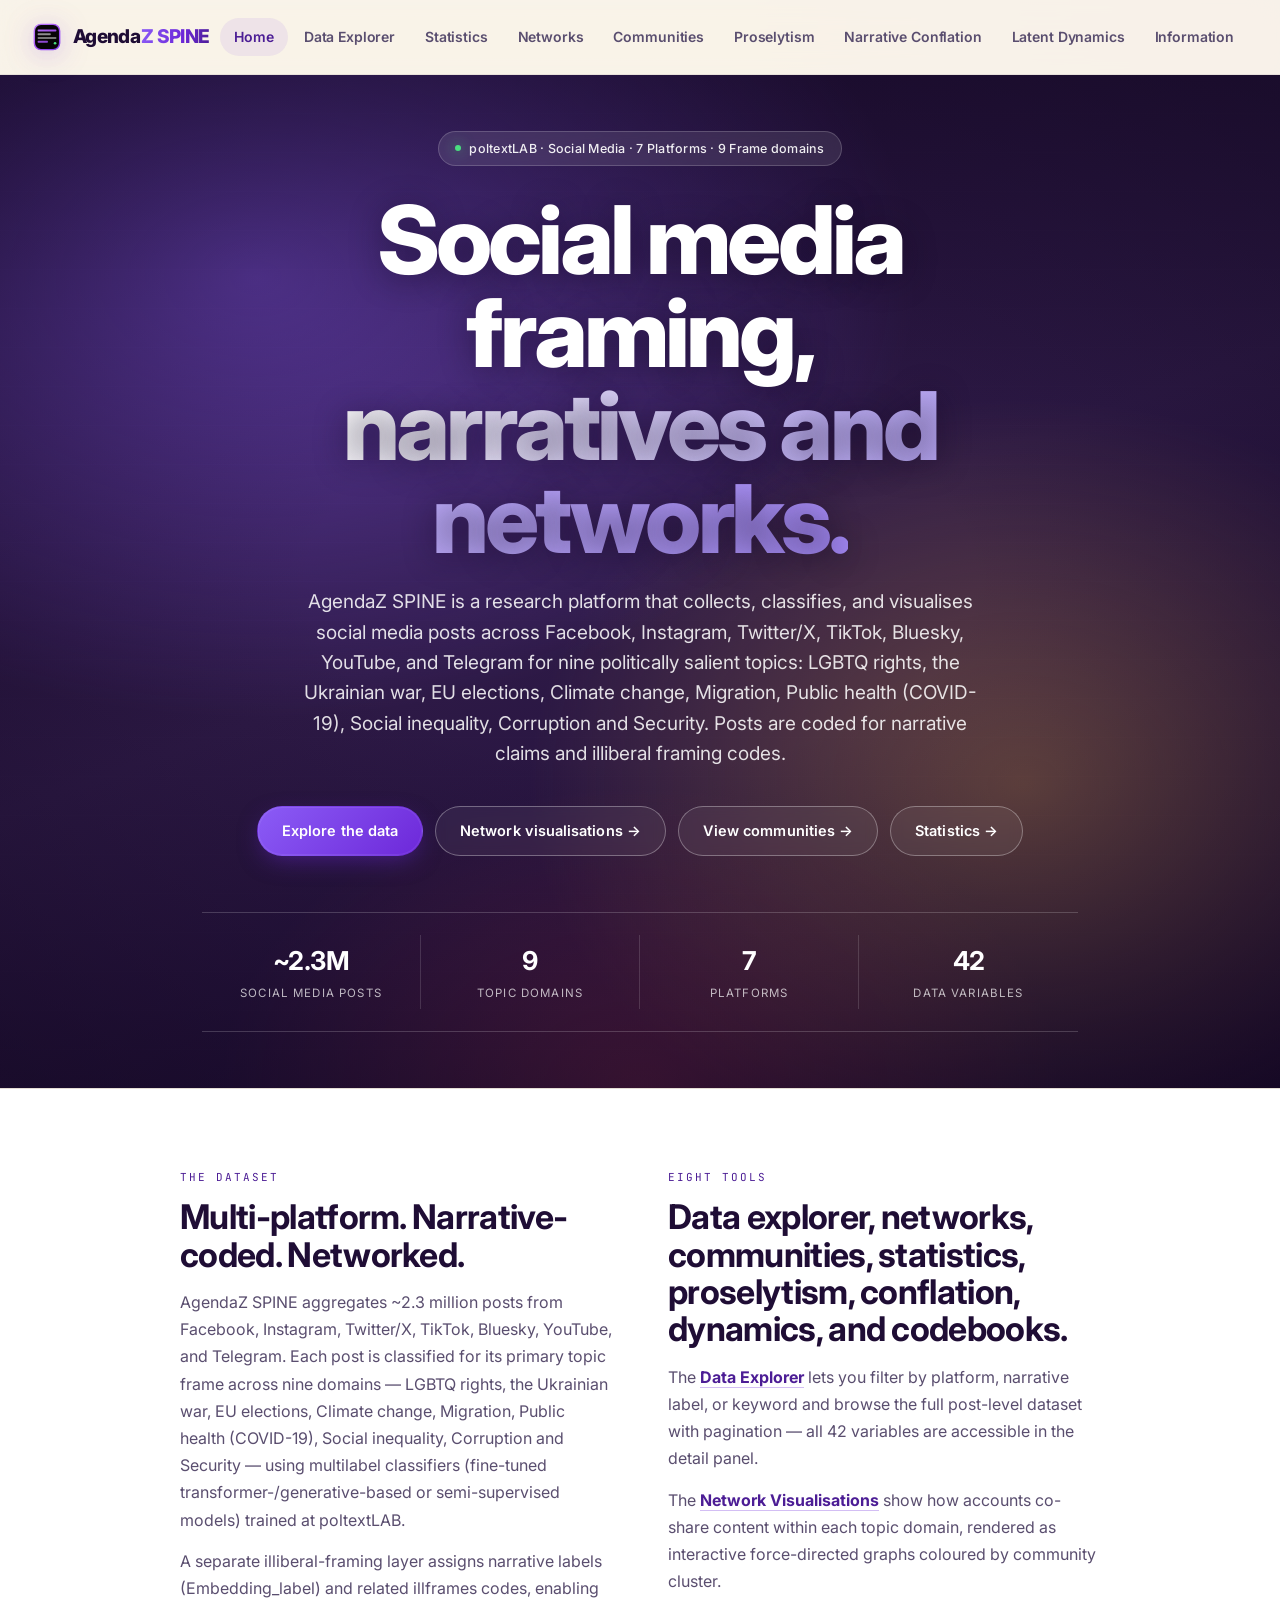
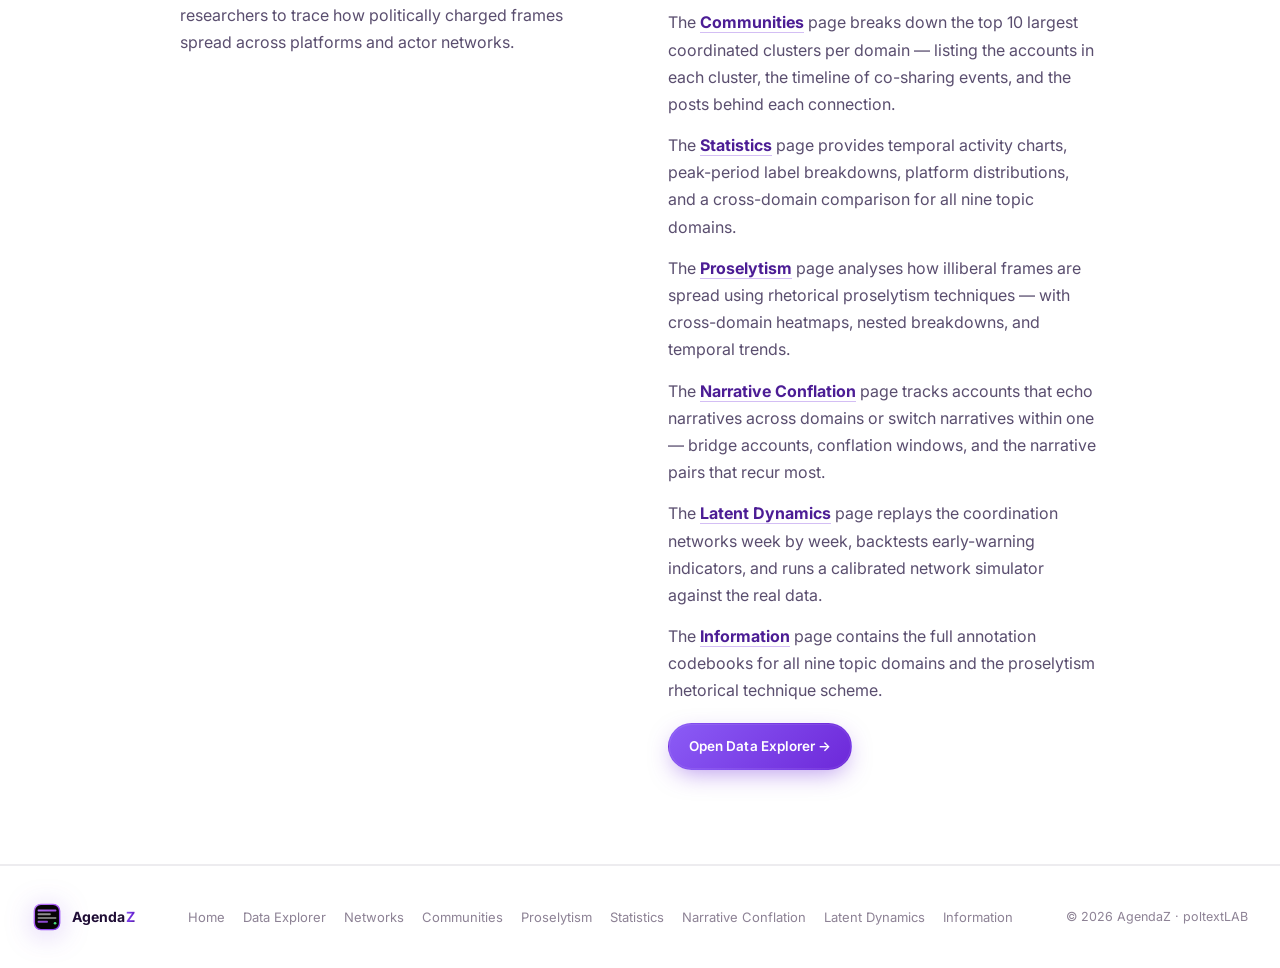
==== index.html @ d4906a3e "SPINE dashboard tükör: GitHub Pages + Supabase adatadapter Az agendaz-spine.vercel.app felülete rela" ====
<!doctype html>
<html lang="en">
  <head>
    <meta charset="utf-8" />
    <meta name="viewport" content="width=device-width, initial-scale=1" />
    <title>AgendaZ SPINE — Social Media Agenda-Setting Research Platform</title>
    <meta name="description" content="AgendaZ is a social media research platform by poltextLAB — ~2.4M posts across 7 platforms, coded for 9 topic domains including LGBTQ, Ukrainian war, EU elections, climate, and migration." />
    <link rel="icon" type="image/svg+xml" href="favicon.svg" />
    <meta name="theme-color" content="#f8f3e9" />
    <link rel="preconnect" href="https://fonts.googleapis.com" />
    <link rel="preconnect" href="https://fonts.gstatic.com" crossorigin />
    <link href="https://fonts.googleapis.com/css2?family=Inter:wght@300;400;500;600;700;800&family=JetBrains+Mono:wght@400;500&display=swap" rel="stylesheet" />
    <link rel="stylesheet" href="styles.css" />
      <script src="spine-config.js"></script>
    <script src="spine-data.js"></script>
  </head>
  <body>
    <header class="nav">
      <a href="index.html" class="logo" aria-label="AgendaZ home">
        <img src="favicon.svg" class="logo-mark" alt="" aria-hidden="true" width="30" height="30" />
        <span class="logo-text"><span class="logo-prefix">Agenda</span><span class="logo-suffix">Z SPINE</span></span>
      </a>
      <nav class="nav-links" aria-label="Main">
        <a href="index.html">Home</a>
        <a href="data-explorer.html">Data Explorer</a>
        <a href="statistics.html">Statistics</a>
        <a href="networks.html">Networks</a>
        <a href="communities.html">Communities</a>
        <a href="proselytism.html">Proselytism</a>
        <a href="narrative-conflation.html">Narrative Conflation</a>
        <a href="latent-dynamics.html">Latent Dynamics</a>
        <a href="information.html">Information</a>
      </nav>
    </header>

    <main>
      <section class="home-hero">
        <div class="home-hero-bg" aria-hidden="true"></div>
        <div class="home-hero-content">
          <div class="home-eyebrow">
            <span class="dot"></span> poltextLAB · Social Media · 7 Platforms · 9 Frame domains
          </div>
          <h1 class="home-title">
            Social media framing,<br />
            <span class="gradient-text">narratives and networks.</span>
          </h1>
          <p class="home-sub">
            AgendaZ SPINE is a research platform that collects, classifies, and visualises
            social media posts across Facebook, Instagram, Twitter/X, TikTok, Bluesky, YouTube,
            and Telegram for nine politically salient topics: LGBTQ rights, the Ukrainian war,
            EU elections, Climate change, Migration, Public health (COVID-19), Social inequality,
            Corruption and Security.
            Posts are coded for narrative claims and illiberal framing codes.
          </p>
          <div class="home-cta">
            <a href="data-explorer.html" class="btn btn-primary">Explore the data</a>
            <a href="networks.html" class="btn btn-ghost-on-photo">Network visualisations →</a>
            <a href="communities.html" class="btn btn-ghost-on-photo">View communities →</a>
            <a href="statistics.html" class="btn btn-ghost-on-photo">Statistics →</a>
          </div>

          <div class="home-stats">
            <div class="stat">
              <div class="stat-num">~2.3M</div>
              <div class="stat-label">Social media posts</div>
            </div>
            <div class="stat">
              <div class="stat-num">9</div>
              <div class="stat-label">Topic domains</div>
            </div>
            <div class="stat">
              <div class="stat-num">7</div>
              <div class="stat-label">Platforms</div>
            </div>
            <div class="stat">
              <div class="stat-num">42</div>
              <div class="stat-label">Data variables</div>
            </div>
          </div>
        </div>
      </section>

      <section class="home-strip">
        <div class="home-strip-inner">
          <div class="reveal">
            <div class="label">The dataset</div>
            <h2>Multi-platform. Narrative-coded. Networked.</h2>
            <p>
              AgendaZ SPINE aggregates ~2.3 million posts from Facebook, Instagram, Twitter/X,
              TikTok, Bluesky, YouTube, and Telegram. Each post is classified for its primary
              topic frame across nine domains — LGBTQ rights, the Ukrainian war, EU elections,
              Climate change, Migration, Public health (COVID-19), Social inequality, Corruption
              and Security — using multilabel classifiers (fine-tuned transformer-/generative-based
              or semi-supervised models) trained at poltextLAB.
            </p>
            <p>
              A separate illiberal-framing layer assigns narrative labels
              (Embedding_label) and related illframes codes, enabling researchers to
              trace how politically charged frames spread across platforms and actor
              networks.
            </p>
          </div>
          <div class="reveal">
            <div class="label">Eight tools</div>
            <h2>Data explorer, networks, communities, statistics, proselytism, conflation, dynamics, and codebooks.</h2>
            <p>
              The <strong><a href="data-explorer.html" style="color:var(--purple-deep);border-bottom:1px solid rgba(109,40,217,0.3);">Data Explorer</a></strong>
              lets you filter by platform, narrative label, or keyword and browse
              the full post-level dataset with pagination — all 42 variables are
              accessible in the detail panel.
            </p>
            <p>
              The <strong><a href="networks.html" style="color:var(--purple-deep);border-bottom:1px solid rgba(109,40,217,0.3);">Network Visualisations</a></strong>
              show how accounts co-share content within each topic domain,
              rendered as interactive force-directed graphs coloured by community cluster.
            </p>
            <p>
              The <strong><a href="communities.html" style="color:var(--purple-deep);border-bottom:1px solid rgba(109,40,217,0.3);">Communities</a></strong>
              page breaks down the top 10 largest coordinated clusters per domain —
              listing the accounts in each cluster, the timeline of co-sharing events,
              and the posts behind each connection.
            </p>
            <p>
              The <strong><a href="statistics.html" style="color:var(--purple-deep);border-bottom:1px solid rgba(109,40,217,0.3);">Statistics</a></strong>
              page provides temporal activity charts, peak-period label breakdowns,
              platform distributions, and a cross-domain comparison for all nine topic domains.
            </p>
            <p>
              The <strong><a href="proselytism.html" style="color:var(--purple-deep);border-bottom:1px solid rgba(109,40,217,0.3);">Proselytism</a></strong>
              page analyses how illiberal frames are spread using rhetorical proselytism techniques —
              with cross-domain heatmaps, nested breakdowns, and temporal trends.
            </p>
            <p>
              The <strong><a href="narrative-conflation.html" style="color:var(--purple-deep);border-bottom:1px solid rgba(109,40,217,0.3);">Narrative Conflation</a></strong>
              page tracks accounts that echo narratives across domains or switch narratives within
              one — bridge accounts, conflation windows, and the narrative pairs that recur most.
            </p>
            <p>
              The <strong><a href="latent-dynamics.html" style="color:var(--purple-deep);border-bottom:1px solid rgba(109,40,217,0.3);">Latent Dynamics</a></strong>
              page replays the coordination networks week by week, backtests early-warning
              indicators, and runs a calibrated network simulator against the real data.
            </p>
            <p>
              The <strong><a href="information.html" style="color:var(--purple-deep);border-bottom:1px solid rgba(109,40,217,0.3);">Information</a></strong>
              page contains the full annotation codebooks for all nine topic domains and the
              proselytism rhetorical technique scheme.
            </p>
            <p style="margin-top:18px;">
              <a href="data-explorer.html" class="btn btn-primary" style="font-size:13.5px;padding:11px 20px;">Open Data Explorer →</a>
            </p>
          </div>
        </div>
      </section>
    </main>

    <footer class="footer">
      <div class="footer-inner">
        <div class="footer-brand">
          <img src="favicon.svg" class="logo-mark" alt="" aria-hidden="true" width="24" height="24" />
          <span><span class="logo-prefix">Agenda</span><span class="logo-suffix">Z</span></span>
        </div>
        <div class="footer-links">
          <a href="index.html">Home</a>
          <a href="data-explorer.html">Data Explorer</a>
          <a href="networks.html">Networks</a>
          <a href="communities.html">Communities</a>
          <a href="proselytism.html">Proselytism</a>
          <a href="statistics.html">Statistics</a>
          <a href="narrative-conflation.html">Narrative Conflation</a>
          <a href="latent-dynamics.html">Latent Dynamics</a>
          <a href="information.html">Information</a>
        </div>
        <div class="footer-copy">© <span id="year"></span> AgendaZ · poltextLAB</div>
      </div>
    </footer>

    <script src="script.js"></script>
  </body>
</html>
---- styles.css ----
/* ---------- Reset & base ---------- */
*,
*::before,
*::after {
  box-sizing: border-box;
}

:root {
  --bg: #f8f3e9;
  --bg-2: #f1ead9;
  --paper: #ffffff;
  --ink: #1f0d35;
  --ink-2: #2e1a47;
  --ink-dim: #5a4e6f;
  --ink-faint: #8d8295;
  --purple: #6d28d9;
  --purple-bright: #8b5cf6;
  --purple-light: #c4b5fd;
  --purple-deep: #4c1d95;
  --purple-soft: rgba(109, 40, 217, 0.08);
  --amber: #b88746;
  --amber-deep: #8a5a1f;
  --amber-soft: rgba(184, 135, 70, 0.10);
  --rose: #be3a4d;
  --live: #16a34a;
  --border: rgba(31, 13, 53, 0.08);
  --border-strong: rgba(31, 13, 53, 0.15);
  --shadow-sm: 0 2px 6px rgba(31, 13, 53, 0.06);
  --shadow-md: 0 8px 28px rgba(31, 13, 53, 0.10);
  --shadow-lg: 0 24px 60px -16px rgba(31, 13, 53, 0.18);
  --radius: 14px;
  --radius-lg: 20px;
  --max: 1280px;
  --ease: cubic-bezier(0.22, 1, 0.36, 1);
}

html, body {
  margin: 0;
  padding: 0;
  background: var(--bg);
  color: var(--ink);
  font-family: "Inter", -apple-system, BlinkMacSystemFont, "Segoe UI", sans-serif;
  font-weight: 400;
  line-height: 1.55;
  -webkit-font-smoothing: antialiased;
  overflow-x: hidden;
}

body {
  min-height: 100vh;
  background:
    radial-gradient(900px 500px at 100% 0%, rgba(139, 92, 246, 0.07), transparent 60%),
    radial-gradient(800px 400px at 0% 30%, rgba(184, 135, 70, 0.06), transparent 60%),
    linear-gradient(180deg, var(--bg) 0%, var(--bg-2) 100%);
}

a { color: inherit; text-decoration: none; }

h1, h2, h3, h4 {
  font-weight: 700;
  letter-spacing: -0.02em;
  line-height: 1.1;
  margin: 0;
  color: var(--ink);
}

p { margin: 0; color: var(--ink-dim); }

/* ---------- Nav ---------- */
.nav {
  position: sticky;
  top: 0;
  z-index: 50;
  display: flex;
  align-items: center;
  justify-content: space-between;
  padding: 18px 32px;
  backdrop-filter: blur(14px) saturate(150%);
  -webkit-backdrop-filter: blur(14px) saturate(150%);
  background: rgba(248, 243, 233, 0.85);
  border-bottom: 1px solid var(--border);
}

.logo {
  display: flex;
  align-items: center;
  gap: 11px;
  font-weight: 800;
  font-size: 19px;
  letter-spacing: -0.035em;
  color: var(--ink);
}

.logo-mark {
  width: 30px;
  height: 30px;
  display: block;
  filter: drop-shadow(0 4px 14px rgba(109, 40, 217, 0.25));
}

.logo-prefix { color: var(--ink); }

.logo-suffix {
  display: inline-block;
  margin-left: 1px;
  background-image: linear-gradient(100deg, #8b5cf6 0%, #6d28d9 60%, #4c1d95 100%);
  -webkit-background-clip: text;
  background-clip: text;
  -webkit-text-fill-color: transparent;
  color: transparent;
}

.nav-links {
  display: flex;
  gap: 2px;
  flex-wrap: wrap;
}

.nav-links a {
  padding: 8px 14px;
  border-radius: 999px;
  font-size: 14px;
  font-weight: 600;
  letter-spacing: -0.01em;
  color: var(--ink-dim);
  transition: all 0.18s var(--ease);
}

.nav-links a:hover,
.nav-links a.is-active {
  color: var(--purple-deep);
  background: var(--purple-soft);
}

/* ---------- Layout ---------- */
main { position: relative; z-index: 1; }

.container {
  max-width: var(--max);
  margin: 0 auto;
  padding: 0 32px;
}

/* ---------- Home hero ---------- */
.home-hero {
  position: relative;
  min-height: calc(100vh - 80px);
  display: flex;
  align-items: center;
  justify-content: center;
  overflow: hidden;
  isolation: isolate;
  border-bottom: 1px solid var(--border);
}

.home-hero-bg {
  position: absolute;
  inset: 0;
  z-index: -2;
  background:
    radial-gradient(1200px 800px at 20% 20%, rgba(139, 92, 246, 0.55), transparent 55%),
    radial-gradient(900px 700px at 80% 70%, rgba(184, 135, 70, 0.45), transparent 55%),
    radial-gradient(700px 500px at 50% 100%, rgba(190, 58, 77, 0.30), transparent 60%),
    linear-gradient(160deg, #1f0d35 0%, #2e1a47 50%, #1a0830 100%);
}

.home-hero-bg::before {
  content: "";
  position: absolute;
  inset: 0;
  background-image: repeating-linear-gradient(
    0deg, transparent 0, transparent 38px,
    rgba(255,255,255,0.025) 38px, rgba(255,255,255,0.025) 39px
  );
  mix-blend-mode: overlay;
  opacity: 0.6;
}

.home-hero-bg::after {
  content: "";
  position: absolute;
  inset: 0;
  background: radial-gradient(1100px 600px at 50% 50%, transparent 30%, rgba(15,6,28,0.30) 70%, rgba(15,6,28,0.55) 100%);
}

.home-hero-content {
  position: relative;
  z-index: 1;
  text-align: center;
  color: #fff;
  padding: 56px 32px;
  max-width: 940px;
}

.home-eyebrow {
  display: inline-flex;
  align-items: center;
  gap: 8px;
  padding: 7px 16px;
  border-radius: 999px;
  background: rgba(255,255,255,0.10);
  border: 1px solid rgba(255,255,255,0.18);
  backdrop-filter: blur(8px);
  font-size: 12.5px;
  font-weight: 500;
  color: rgba(255,255,255,0.92);
  letter-spacing: 0.02em;
  margin-bottom: 28px;
}

.home-eyebrow .dot {
  width: 6px;
  height: 6px;
  border-radius: 50%;
  background: #4ade80;
  box-shadow: 0 0 14px rgba(74,222,128,0.85);
  animation: pulse 2s ease-in-out infinite;
}

@keyframes pulse {
  0%, 100% { opacity: 1; }
  50% { opacity: 0.45; }
}

.home-title {
  font-size: clamp(46px, 7.4vw, 96px);
  font-weight: 800;
  letter-spacing: -0.04em;
  margin-bottom: 22px;
  line-height: 0.98;
  color: #fff;
  text-shadow: 0 4px 32px rgba(15,6,28,0.45);
}

.home-title .gradient-text {
  background: linear-gradient(100deg, #ffffff 0%, #c4b5fd 50%, #a78bfa 100%);
  -webkit-background-clip: text;
  background-clip: text;
  -webkit-text-fill-color: transparent;
  color: transparent;
}

.home-sub {
  font-size: clamp(16px, 1.6vw, 19px);
  color: rgba(255,255,255,0.86);
  max-width: 700px;
  margin: 0 auto 36px;
  line-height: 1.6;
}

.home-cta {
  display: flex;
  gap: 12px;
  justify-content: center;
  flex-wrap: wrap;
  margin-bottom: 56px;
}

.btn {
  display: inline-flex;
  align-items: center;
  justify-content: center;
  padding: 13px 24px;
  border-radius: 999px;
  font-size: 14.5px;
  font-weight: 600;
  letter-spacing: 0.005em;
  transition: all 0.2s var(--ease);
  cursor: pointer;
  border: 1px solid transparent;
}

.btn-primary {
  background: linear-gradient(135deg, #8b5cf6 0%, #6d28d9 100%);
  color: #fff;
  box-shadow: 0 8px 24px -6px rgba(109,40,217,0.5), 0 0 0 1px rgba(255,255,255,0.08) inset;
}

.btn-primary:hover {
  transform: translateY(-1px);
  box-shadow: 0 12px 30px -6px rgba(109,40,217,0.65), 0 0 0 1px rgba(255,255,255,0.12) inset;
}

.btn-ghost-on-photo {
  color: #fff;
  border-color: rgba(255,255,255,0.32);
  background: rgba(255,255,255,0.06);
  backdrop-filter: blur(6px);
}

.btn-ghost-on-photo:hover {
  border-color: rgba(255,255,255,0.55);
  background: rgba(255,255,255,0.14);
}

.btn-ghost {
  color: var(--ink);
  border-color: var(--border-strong);
  background: var(--paper);
}

.btn-ghost:hover {
  border-color: var(--purple);
  color: var(--purple-deep);
}

.home-stats {
  display: grid;
  grid-template-columns: repeat(4, 1fr);
  gap: 0;
  padding: 22px 0;
  border-top: 1px solid rgba(255,255,255,0.18);
  border-bottom: 1px solid rgba(255,255,255,0.18);
}

.stat { text-align: center; padding: 6px 12px; border-right: 1px solid rgba(255,255,255,0.14); }
.stat:last-child { border-right: none; }
.stat-num { font-size: 26px; font-weight: 700; letter-spacing: -0.02em; color: #fff; }
.stat-label { font-size: 11.5px; color: rgba(255,255,255,0.7); text-transform: uppercase; letter-spacing: 0.1em; margin-top: 4px; }

/* ---------- Home strip ---------- */
.home-strip {
  padding: 80px 32px;
  background: var(--paper);
  border-bottom: 1px solid var(--border);
}

.home-strip-inner {
  max-width: 920px;
  margin: 0 auto;
  display: grid;
  grid-template-columns: 1fr 1fr;
  gap: 56px;
  align-items: start;
}

.home-strip h2 { font-size: clamp(24px, 3vw, 34px); margin-bottom: 16px; }
.home-strip p { font-size: 16px; line-height: 1.7; margin-bottom: 14px; }

.label {
  font-family: "JetBrains Mono", monospace;
  font-size: 11px;
  color: var(--purple-deep);
  text-transform: uppercase;
  letter-spacing: 0.18em;
  margin-bottom: 12px;
}

/* ---------- Page hero ---------- */
.page-hero {
  position: relative;
  min-height: 380px;
  display: flex;
  align-items: flex-end;
  overflow: hidden;
  isolation: isolate;
  border-bottom: 1px solid var(--border);
}

.page-hero-bg {
  position: absolute;
  inset: 0;
  z-index: -2;
  background-size: cover;
  background-position: center;
}

.page-hero-bg::after {
  content: "";
  position: absolute;
  inset: 0;
  background: linear-gradient(180deg, rgba(15,6,28,0.20) 0%, rgba(15,6,28,0.50) 55%, rgba(76,29,149,0.82) 100%);
}

.page-hero-bg.data {
  background:
    radial-gradient(900px 700px at 30% 30%, rgba(139,92,246,0.80), transparent 60%),
    radial-gradient(800px 600px at 80% 70%, rgba(184,135,70,0.50), transparent 60%),
    linear-gradient(160deg, #1f0d35 0%, #2e1a47 100%);
}

.page-hero-bg.network {
  background-image:
    linear-gradient(180deg, rgba(15,6,28,0.35) 0%, rgba(31,13,53,0.55) 55%, rgba(76,29,149,0.88) 100%),
    url("img/network.jpg");
  background-size: cover, cover;
  background-position: center, center;
}

.page-hero-content {
  position: relative;
  z-index: 1;
  width: 100%;
  max-width: var(--max);
  margin: 0 auto;
  padding: 64px 32px 44px;
  color: #fff;
}

.page-hero-content .section-label { color: rgba(255,255,255,0.85); margin-bottom: 14px; }

.page-hero-content h1 {
  font-size: clamp(36px, 5.4vw, 64px);
  letter-spacing: -0.035em;
  margin-bottom: 20px;
  color: #fff;
  text-shadow: 0 3px 22px rgba(15,6,28,0.4);
}

.page-hero-content h1 .gradient-text {
  background: linear-gradient(100deg, #ffffff 0%, #ddd6fe 50%, #a78bfa 100%);
  -webkit-background-clip: text;
  background-clip: text;
  -webkit-text-fill-color: transparent;
  color: transparent;
}

.page-hero-content .lead {
  font-size: 17px;
  color: rgba(255,255,255,0.88);
  line-height: 1.65;
  max-width: 700px;
}

/* ---------- Section helpers ---------- */
.section-label {
  display: inline-block;
  font-family: "JetBrains Mono", monospace;
  font-size: 11px;
  color: var(--purple-deep);
  text-transform: uppercase;
  letter-spacing: 0.2em;
  margin-bottom: 14px;
}

.gradient-text {
  background: linear-gradient(100deg, #8b5cf6 0%, #6d28d9 50%, #4c1d95 100%);
  -webkit-background-clip: text;
  background-clip: text;
  -webkit-text-fill-color: transparent;
  color: transparent;
}

/* ---------- Body section ---------- */
.body-section { padding: 48px 0 64px; }

/* ---------- Filter bar ---------- */
.filter-bar {
  display: flex;
  gap: 10px;
  align-items: center;
  flex-wrap: wrap;
  padding: 16px 20px;
  background: var(--paper);
  border: 1px solid var(--border);
  border-radius: var(--radius);
  box-shadow: var(--shadow-sm);
  margin-bottom: 16px;
}

.filter-select,
.filter-input {
  height: 38px;
  padding: 0 12px;
  border: 1px solid var(--border-strong);
  border-radius: 8px;
  background: var(--bg);
  color: var(--ink);
  font-family: inherit;
  font-size: 13.5px;
  outline: none;
  transition: border-color 0.15s var(--ease);
}

.filter-select:focus,
.filter-input:focus {
  border-color: var(--purple);
  box-shadow: 0 0 0 3px rgba(109,40,217,0.12);
}

.filter-select { min-width: 180px; cursor: pointer; }
.filter-input { flex: 1; min-width: 200px; }

.filter-reset {
  height: 38px;
  padding: 0 14px;
  border: 1px solid var(--border-strong);
  border-radius: 8px;
  background: transparent;
  color: var(--ink-dim);
  font-size: 13px;
  cursor: pointer;
  font-family: inherit;
  transition: all 0.15s var(--ease);
}

.filter-reset:hover { border-color: var(--rose); color: var(--rose); }

.result-count {
  margin-left: auto;
  font-size: 12.5px;
  color: var(--ink-faint);
  font-family: "JetBrains Mono", monospace;
  white-space: nowrap;
}

/* ---------- Data table ---------- */
.data-table-wrap {
  overflow-x: auto;
  border: 1px solid var(--border);
  border-radius: var(--radius);
  background: var(--paper);
  box-shadow: var(--shadow-sm);
}

.data-table {
  width: 100%;
  border-collapse: collapse;
  font-size: 13px;
  min-width: 900px;
}

.data-table thead th {
  padding: 11px 14px;
  text-align: left;
  font-size: 11px;
  font-weight: 700;
  text-transform: uppercase;
  letter-spacing: 0.1em;
  color: var(--purple-deep);
  border-bottom: 1px solid var(--border);
  background: var(--bg);
  white-space: nowrap;
  position: sticky;
  top: 0;
  z-index: 2;
}

.data-table tbody tr {
  border-bottom: 1px solid var(--border);
  cursor: pointer;
  transition: background 0.12s var(--ease);
}

.data-table tbody tr:last-child { border-bottom: none; }

.data-table tbody tr:hover { background: var(--purple-soft); }

.data-table td {
  padding: 10px 14px;
  vertical-align: top;
  color: var(--ink);
  max-width: 280px;
}

.data-table td.text-cell {
  max-width: 320px;
  color: var(--ink-dim);
  line-height: 1.45;
}

.data-table .badge {
  display: inline-block;
  padding: 2px 8px;
  border-radius: 999px;
  font-size: 11px;
  font-weight: 600;
  background: var(--purple-soft);
  color: var(--purple-deep);
  border: 1px solid var(--purple-light);
  white-space: nowrap;
}

.data-table .badge.platform { background: var(--amber-soft); color: var(--amber-deep); border-color: rgba(184,135,70,0.3); }

/* ---------- Empty / loading states ---------- */
.table-placeholder {
  padding: 60px 20px;
  text-align: center;
  color: var(--ink-faint);
  font-size: 14px;
}

.table-placeholder .spinner {
  width: 32px;
  height: 32px;
  border: 3px solid var(--border);
  border-top-color: var(--purple);
  border-radius: 50%;
  animation: spin 0.7s linear infinite;
  margin: 0 auto 16px;
}

@keyframes spin { to { transform: rotate(360deg); } }

/* ---------- Pagination ---------- */
.pagination {
  display: flex;
  align-items: center;
  gap: 4px;
  flex-wrap: wrap;
  margin-top: 16px;
}

.page-size-wrap {
  margin-left: auto;
  display: flex;
  align-items: center;
  gap: 8px;
  font-size: 12.5px;
  color: var(--ink-faint);
}

.page-size-wrap select {
  height: 32px;
  padding: 0 8px;
  border: 1px solid var(--border-strong);
  border-radius: 6px;
  background: var(--bg);
  color: var(--ink);
  font-size: 13px;
  font-family: inherit;
  cursor: pointer;
}

.page-btn {
  min-width: 34px;
  height: 34px;
  padding: 0 10px;
  border: 1px solid var(--border);
  border-radius: 8px;
  background: var(--paper);
  color: var(--ink-dim);
  font-size: 13px;
  font-family: inherit;
  cursor: pointer;
  transition: all 0.14s var(--ease);
  display: inline-flex;
  align-items: center;
  justify-content: center;
}

.page-btn:hover:not(:disabled) { border-color: var(--purple); color: var(--purple-deep); background: var(--purple-soft); }
.page-btn.is-active { background: var(--purple); color: #fff; border-color: var(--purple); font-weight: 600; }
.page-btn:disabled { opacity: 0.35; cursor: not-allowed; }

/* ---------- Detail panel (slide-in) ---------- */
.detail-overlay {
  display: none;
  position: fixed;
  inset: 0;
  background: rgba(15,6,28,0.45);
  z-index: 100;
  backdrop-filter: blur(2px);
}

.detail-overlay.is-open { display: block; }

.detail-panel {
  position: fixed;
  top: 0;
  right: 0;
  bottom: 0;
  width: min(560px, 96vw);
  background: var(--paper);
  z-index: 101;
  overflow-y: auto;
  transform: translateX(100%);
  transition: transform 0.32s var(--ease);
  box-shadow: var(--shadow-lg);
  border-left: 1px solid var(--border);
  display: flex;
  flex-direction: column;
}

.detail-panel.is-open { transform: translateX(0); }

.detail-header {
  position: sticky;
  top: 0;
  background: var(--paper);
  border-bottom: 1px solid var(--border);
  padding: 18px 22px;
  display: flex;
  align-items: center;
  justify-content: space-between;
  z-index: 1;
}

.detail-header h3 { font-size: 16px; color: var(--ink); }

.detail-close {
  width: 34px;
  height: 34px;
  border-radius: 50%;
  border: 1px solid var(--border);
  background: transparent;
  color: var(--ink-dim);
  font-size: 20px;
  line-height: 1;
  cursor: pointer;
  display: flex;
  align-items: center;
  justify-content: center;
  transition: all 0.15s var(--ease);
}

.detail-close:hover { background: var(--bg); color: var(--ink); }

.detail-content { padding: 20px 22px; flex: 1; }

.detail-field {
  padding: 12px 0;
  border-bottom: 1px solid var(--border);
}

.detail-field:last-child { border-bottom: none; }

.detail-field-label {
  font-size: 10.5px;
  font-weight: 700;
  text-transform: uppercase;
  letter-spacing: 0.14em;
  color: var(--purple-deep);
  margin-bottom: 5px;
  font-family: "JetBrains Mono", monospace;
}

.detail-field-value {
  font-size: 13.5px;
  color: var(--ink);
  line-height: 1.6;
  word-break: break-word;
}

.detail-field-value.is-null { color: var(--ink-faint); font-style: italic; font-size: 12.5px; }

/* ---------- Network tabs ---------- */
.network-tabs {
  display: flex;
  gap: 6px;
  margin-bottom: 20px;
  flex-wrap: wrap;
}

.network-tab {
  padding: 10px 22px;
  border-radius: 999px;
  border: 1px solid var(--border-strong);
  background: var(--paper);
  color: var(--ink-dim);
  font-size: 14px;
  font-weight: 600;
  font-family: inherit;
  cursor: pointer;
  transition: all 0.18s var(--ease);
  letter-spacing: -0.01em;
}

.network-tab:hover { border-color: var(--purple); color: var(--purple-deep); }

.network-tab.is-active {
  background: linear-gradient(135deg, #8b5cf6 0%, #6d28d9 100%);
  color: #fff;
  border-color: transparent;
  box-shadow: 0 4px 14px -4px rgba(109,40,217,0.5);
}

.network-desc {
  font-size: 14.5px;
  color: var(--ink-dim);
  margin-bottom: 18px;
  line-height: 1.6;
  max-width: 760px;
}

.network-frame-wrap {
  border-radius: var(--radius);
  overflow: hidden;
  border: 1px solid var(--border);
  box-shadow: var(--shadow-md);
}

.network-frame {
  width: 100%;
  height: 80vh;
  min-height: 500px;
  border: none;
  display: block;
}

/* ---------- Footer ---------- */
.footer {
  position: relative;
  z-index: 1;
  border-top: 1px solid var(--border);
  padding: 36px 32px;
  background: var(--paper);
}

.footer-inner {
  max-width: var(--max);
  margin: 0 auto;
  display: flex;
  justify-content: space-between;
  align-items: center;
  gap: 16px;
  flex-wrap: wrap;
}

.footer-brand { display: flex; align-items: center; gap: 10px; font-weight: 700; font-size: 14px; color: var(--ink); }

.footer-links { display: flex; gap: 18px; flex-wrap: wrap; }
.footer-links a { font-size: 13px; color: var(--ink-faint); transition: color 0.15s var(--ease); }
.footer-links a:hover { color: var(--purple-deep); }

.footer-copy { font-size: 12.5px; color: var(--ink-faint); }

/* ---------- Reveal ---------- */
.reveal {
  opacity: 0;
  transform: translateY(14px);
  transition: opacity 0.6s var(--ease), transform 0.6s var(--ease);
}
.reveal.is-in { opacity: 1; transform: none; }

@media (prefers-reduced-motion: reduce) {
  .reveal { opacity: 1; transform: none; transition: none; }
  .home-eyebrow .dot { animation: none; }
}

/* ---------- Responsive ---------- */
@media (max-width: 820px) {
  .nav { padding: 14px 18px; }
  .nav-links a { padding: 6px 10px; font-size: 12.5px; }

  .home-stats { grid-template-columns: repeat(2, 1fr); }
  .stat { border-right: none; border-bottom: 1px solid rgba(255,255,255,0.14); }
  .stat:nth-last-child(-n+2) { border-bottom: none; }
  .stat:nth-child(odd) { border-right: 1px solid rgba(255,255,255,0.14); }

  .home-strip-inner { grid-template-columns: 1fr; gap: 32px; }
  .home-strip { padding: 48px 22px; }

  .body-section { padding: 32px 0 48px; }
  .container { padding: 0 18px; }

  .filter-bar { padding: 12px 14px; }
  .filter-select { min-width: 140px; }
  .filter-input { min-width: 160px; }

  .page-hero { min-height: 280px; }
  .page-hero-content { padding: 48px 18px 32px; }

  .footer-inner { flex-direction: column; align-items: flex-start; gap: 12px; }
}
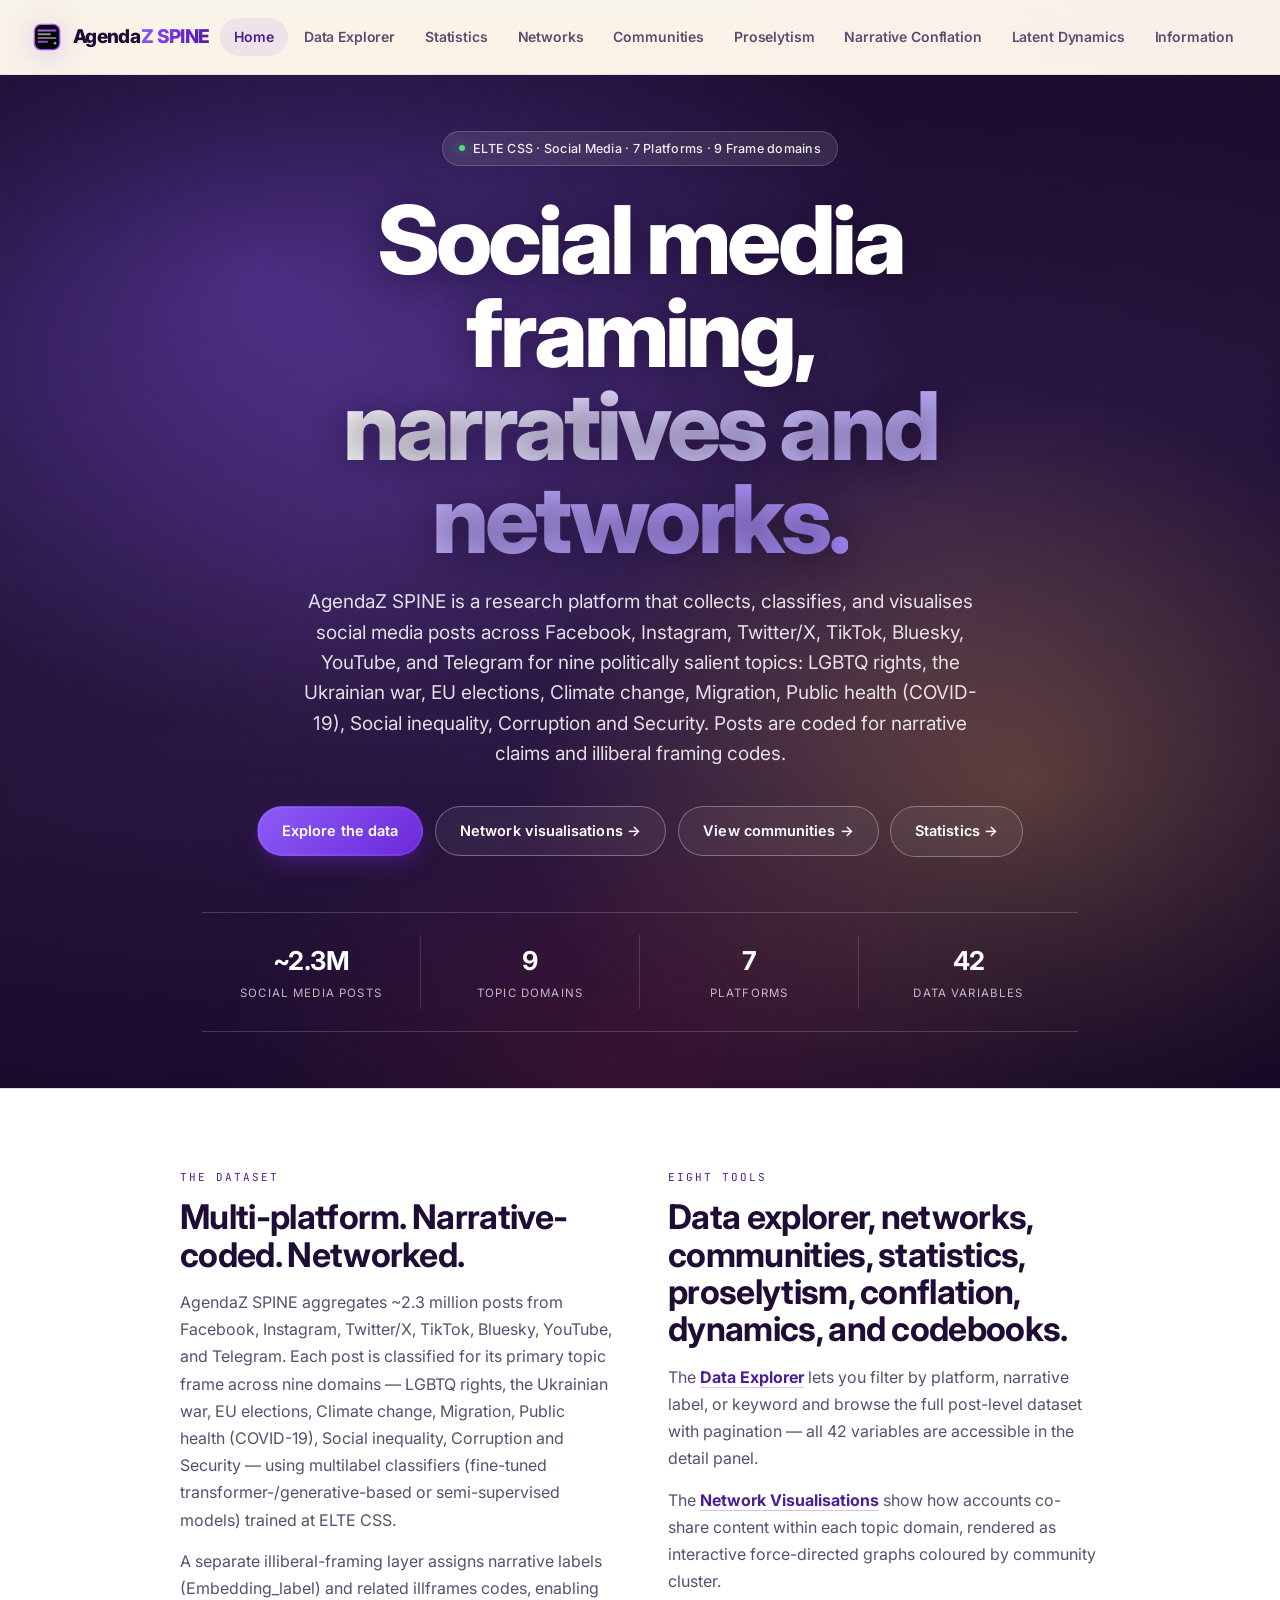
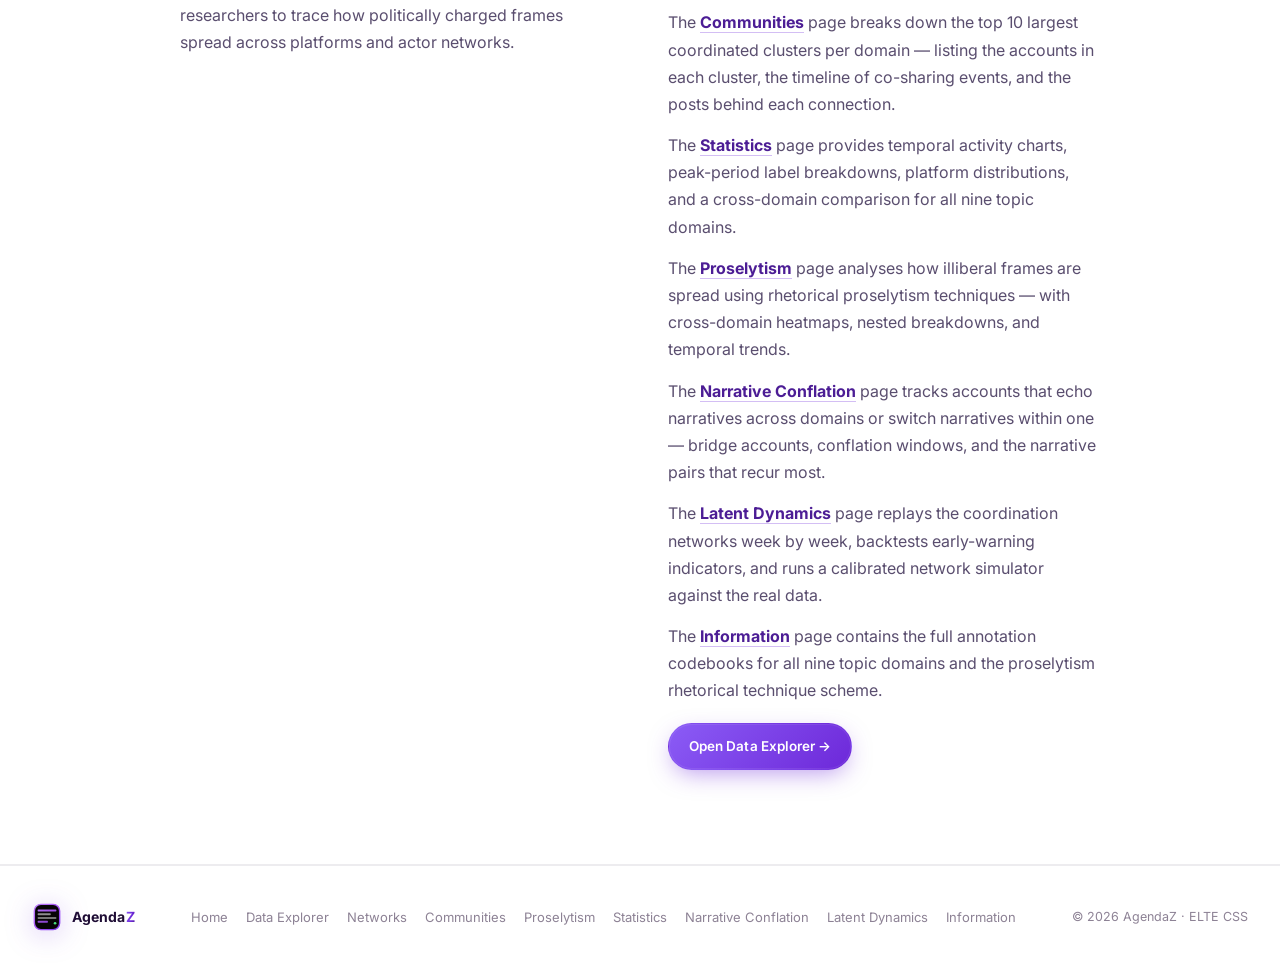
==== commit 610d4192: "poltextLAB helyett ELTE CSS minden oldalon Co-Authored-By: Claude Opus 5.5 <noreply@anthropic.com> C" ====
--- a/index.html
+++ b/index.html
@@ -4,7 +4,7 @@
     <meta charset="utf-8" />
     <meta name="viewport" content="width=device-width, initial-scale=1" />
     <title>AgendaZ SPINE — Social Media Agenda-Setting Research Platform</title>
-    <meta name="description" content="AgendaZ is a social media research platform by poltextLAB — ~2.4M posts across 7 platforms, coded for 9 topic domains including LGBTQ, Ukrainian war, EU elections, climate, and migration." />
+    <meta name="description" content="AgendaZ is a social media research platform by ELTE CSS — ~2.4M posts across 7 platforms, coded for 9 topic domains including LGBTQ, Ukrainian war, EU elections, climate, and migration." />
     <link rel="icon" type="image/svg+xml" href="favicon.svg" />
     <meta name="theme-color" content="#f8f3e9" />
     <link rel="preconnect" href="https://fonts.googleapis.com" />
@@ -38,7 +38,7 @@
         <div class="home-hero-bg" aria-hidden="true"></div>
         <div class="home-hero-content">
           <div class="home-eyebrow">
-            <span class="dot"></span> poltextLAB · Social Media · 7 Platforms · 9 Frame domains
+            <span class="dot"></span> ELTE CSS · Social Media · 7 Platforms · 9 Frame domains
           </div>
           <h1 class="home-title">
             Social media framing,<br />
@@ -91,7 +91,7 @@
               topic frame across nine domains — LGBTQ rights, the Ukrainian war, EU elections,
               Climate change, Migration, Public health (COVID-19), Social inequality, Corruption
               and Security — using multilabel classifiers (fine-tuned transformer-/generative-based
-              or semi-supervised models) trained at poltextLAB.
+              or semi-supervised models) trained at ELTE CSS.
             </p>
             <p>
               A separate illiberal-framing layer assigns narrative labels
@@ -170,7 +170,7 @@
           <a href="latent-dynamics.html">Latent Dynamics</a>
           <a href="information.html">Information</a>
         </div>
-        <div class="footer-copy">© <span id="year"></span> AgendaZ · poltextLAB</div>
+        <div class="footer-copy">© <span id="year"></span> AgendaZ · ELTE CSS</div>
       </div>
     </footer>
 
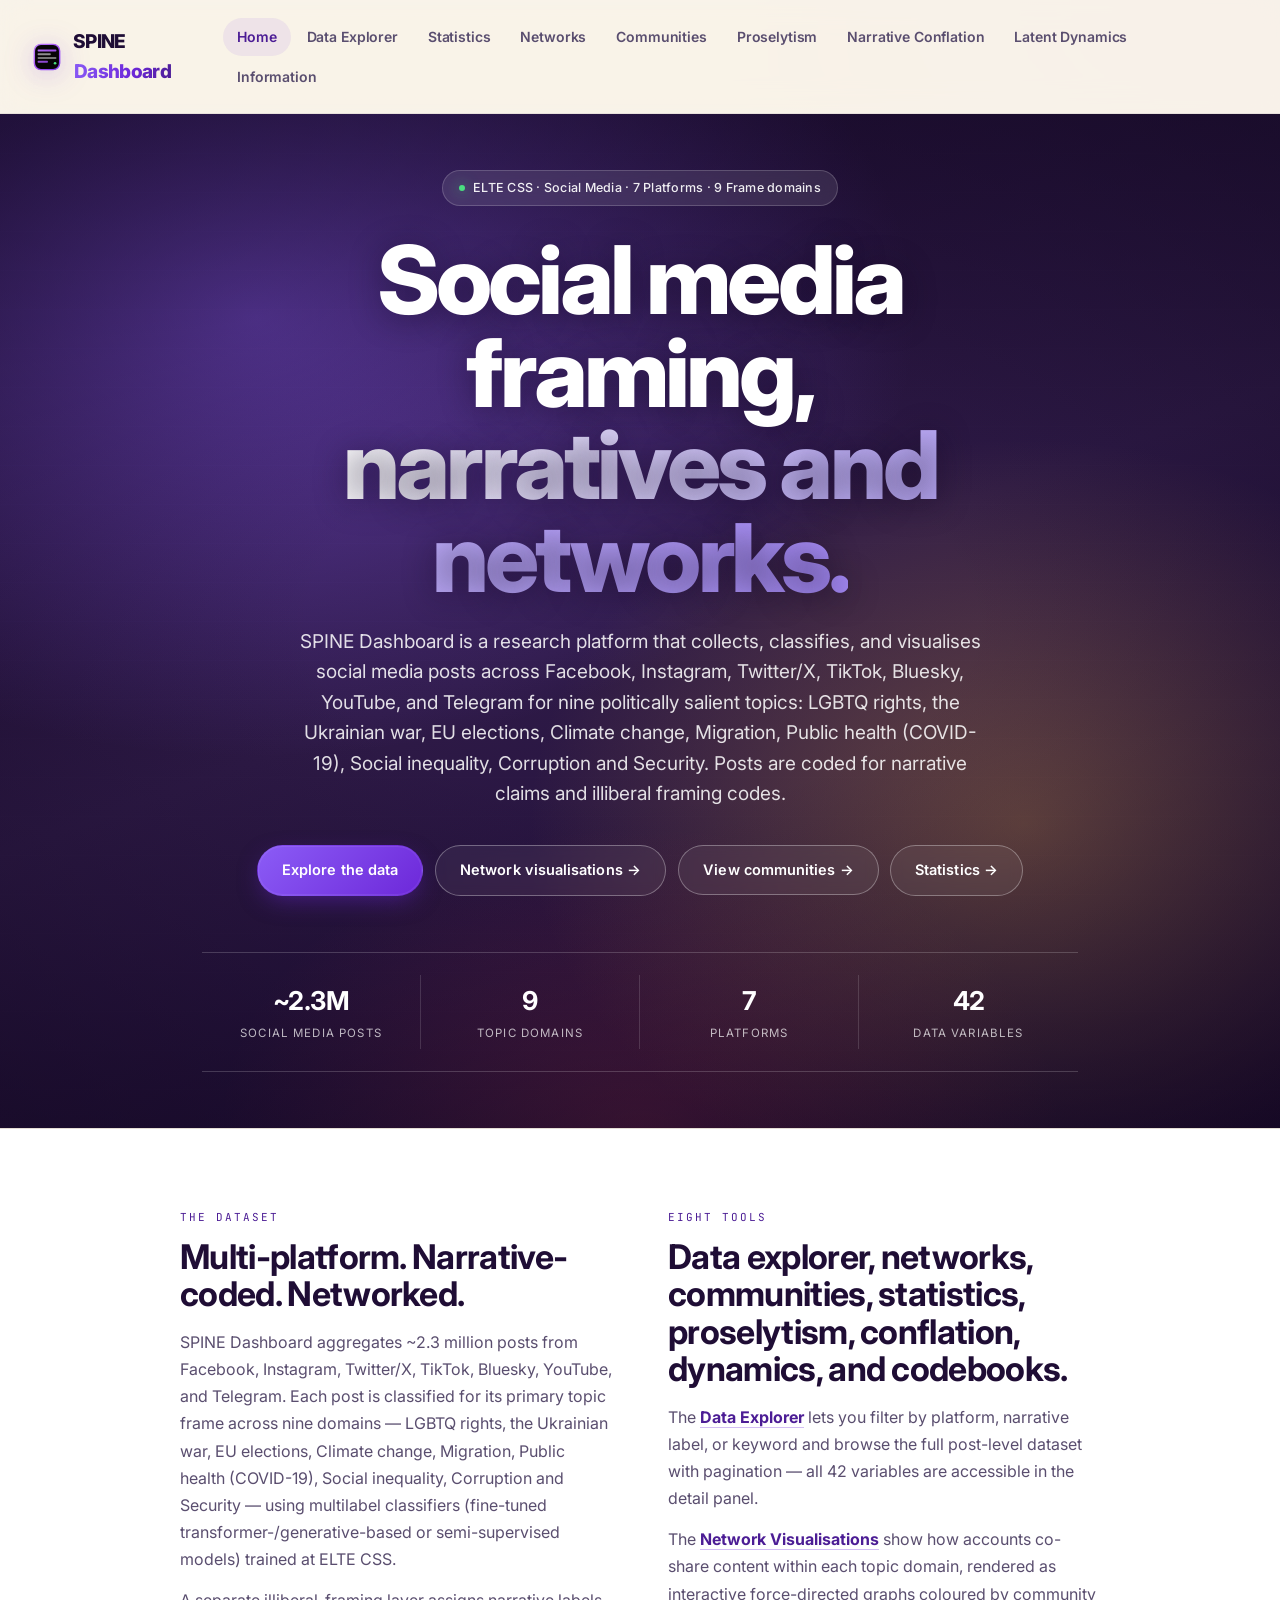
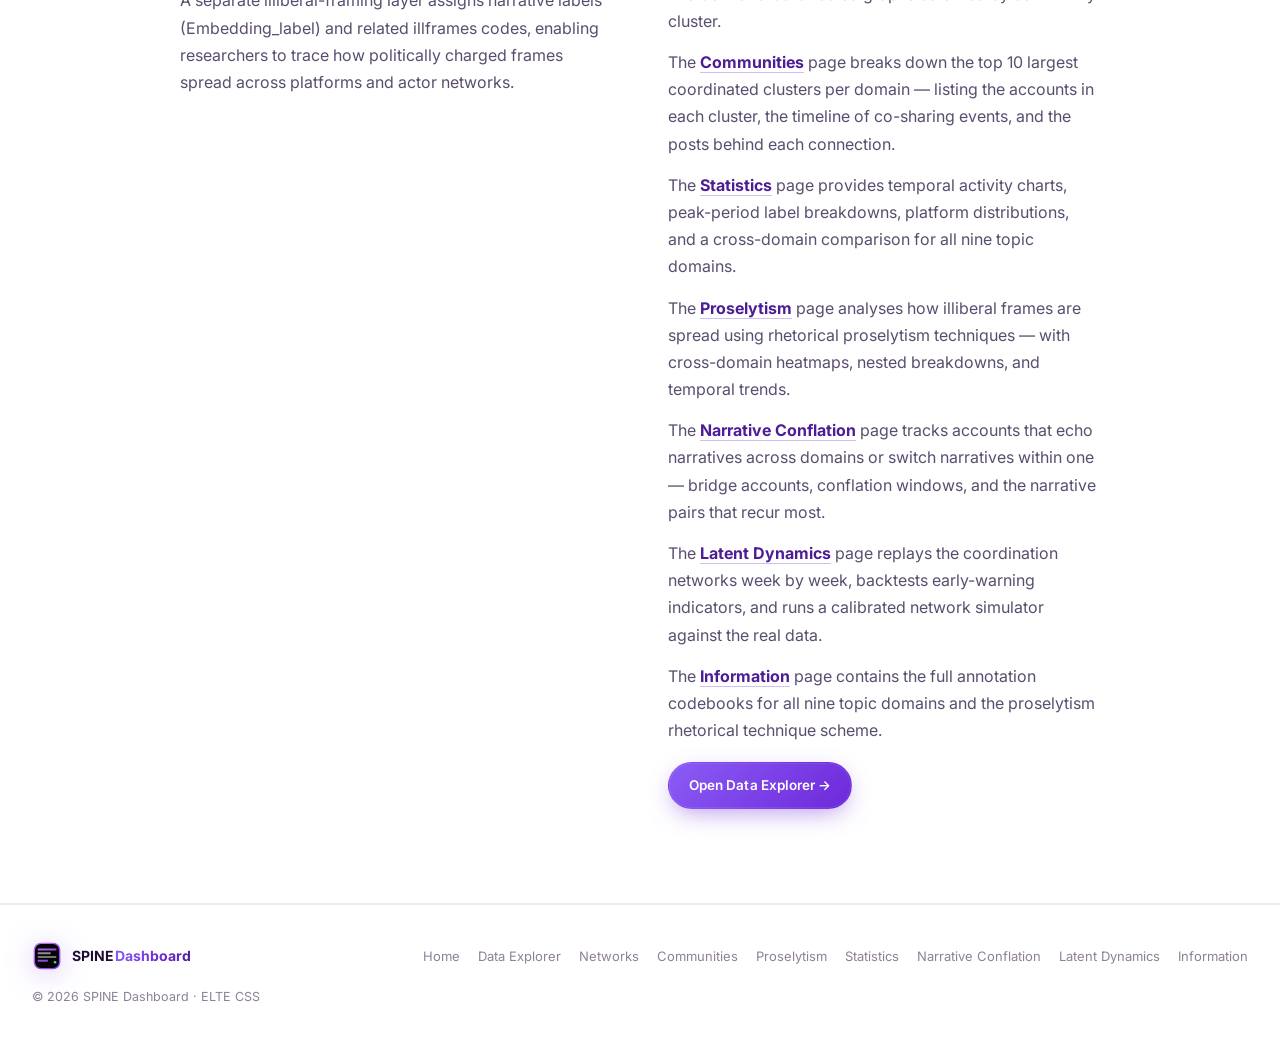
==== commit 321fa926: "AgendaZ SPINE helyett SPINE Dashboard (logó, címek, lábléc, szövegek) Co-Authored-By: Claude Opus 5." ====
--- a/index.html
+++ b/index.html
@@ -3,8 +3,8 @@
   <head>
     <meta charset="utf-8" />
     <meta name="viewport" content="width=device-width, initial-scale=1" />
-    <title>AgendaZ SPINE — Social Media Agenda-Setting Research Platform</title>
-    <meta name="description" content="AgendaZ is a social media research platform by ELTE CSS — ~2.4M posts across 7 platforms, coded for 9 topic domains including LGBTQ, Ukrainian war, EU elections, climate, and migration." />
+    <title>SPINE Dashboard — Social Media Agenda-Setting Research Platform</title>
+    <meta name="description" content="SPINE Dashboard is a social media research platform by ELTE CSS — ~2.4M posts across 7 platforms, coded for 9 topic domains including LGBTQ, Ukrainian war, EU elections, climate, and migration." />
     <link rel="icon" type="image/svg+xml" href="favicon.svg" />
     <meta name="theme-color" content="#f8f3e9" />
     <link rel="preconnect" href="https://fonts.googleapis.com" />
@@ -16,9 +16,9 @@
   </head>
   <body>
     <header class="nav">
-      <a href="index.html" class="logo" aria-label="AgendaZ home">
+      <a href="index.html" class="logo" aria-label="SPINE Dashboard home">
         <img src="favicon.svg" class="logo-mark" alt="" aria-hidden="true" width="30" height="30" />
-        <span class="logo-text"><span class="logo-prefix">Agenda</span><span class="logo-suffix">Z SPINE</span></span>
+        <span class="logo-text"><span class="logo-prefix">SPINE</span><span class="logo-suffix"> Dashboard</span></span>
       </a>
       <nav class="nav-links" aria-label="Main">
         <a href="index.html">Home</a>
@@ -45,7 +45,7 @@
             <span class="gradient-text">narratives and networks.</span>
           </h1>
           <p class="home-sub">
-            AgendaZ SPINE is a research platform that collects, classifies, and visualises
+            SPINE Dashboard is a research platform that collects, classifies, and visualises
             social media posts across Facebook, Instagram, Twitter/X, TikTok, Bluesky, YouTube,
             and Telegram for nine politically salient topics: LGBTQ rights, the Ukrainian war,
             EU elections, Climate change, Migration, Public health (COVID-19), Social inequality,
@@ -86,7 +86,7 @@
             <div class="label">The dataset</div>
             <h2>Multi-platform. Narrative-coded. Networked.</h2>
             <p>
-              AgendaZ SPINE aggregates ~2.3 million posts from Facebook, Instagram, Twitter/X,
+              SPINE Dashboard aggregates ~2.3 million posts from Facebook, Instagram, Twitter/X,
               TikTok, Bluesky, YouTube, and Telegram. Each post is classified for its primary
               topic frame across nine domains — LGBTQ rights, the Ukrainian war, EU elections,
               Climate change, Migration, Public health (COVID-19), Social inequality, Corruption
@@ -157,7 +157,7 @@
       <div class="footer-inner">
         <div class="footer-brand">
           <img src="favicon.svg" class="logo-mark" alt="" aria-hidden="true" width="24" height="24" />
-          <span><span class="logo-prefix">Agenda</span><span class="logo-suffix">Z</span></span>
+          <span><span class="logo-prefix">SPINE</span><span class="logo-suffix"> Dashboard</span></span>
         </div>
         <div class="footer-links">
           <a href="index.html">Home</a>
@@ -170,7 +170,7 @@
           <a href="latent-dynamics.html">Latent Dynamics</a>
           <a href="information.html">Information</a>
         </div>
-        <div class="footer-copy">© <span id="year"></span> AgendaZ · ELTE CSS</div>
+        <div class="footer-copy">© <span id="year"></span> SPINE Dashboard · ELTE CSS</div>
       </div>
     </footer>
 
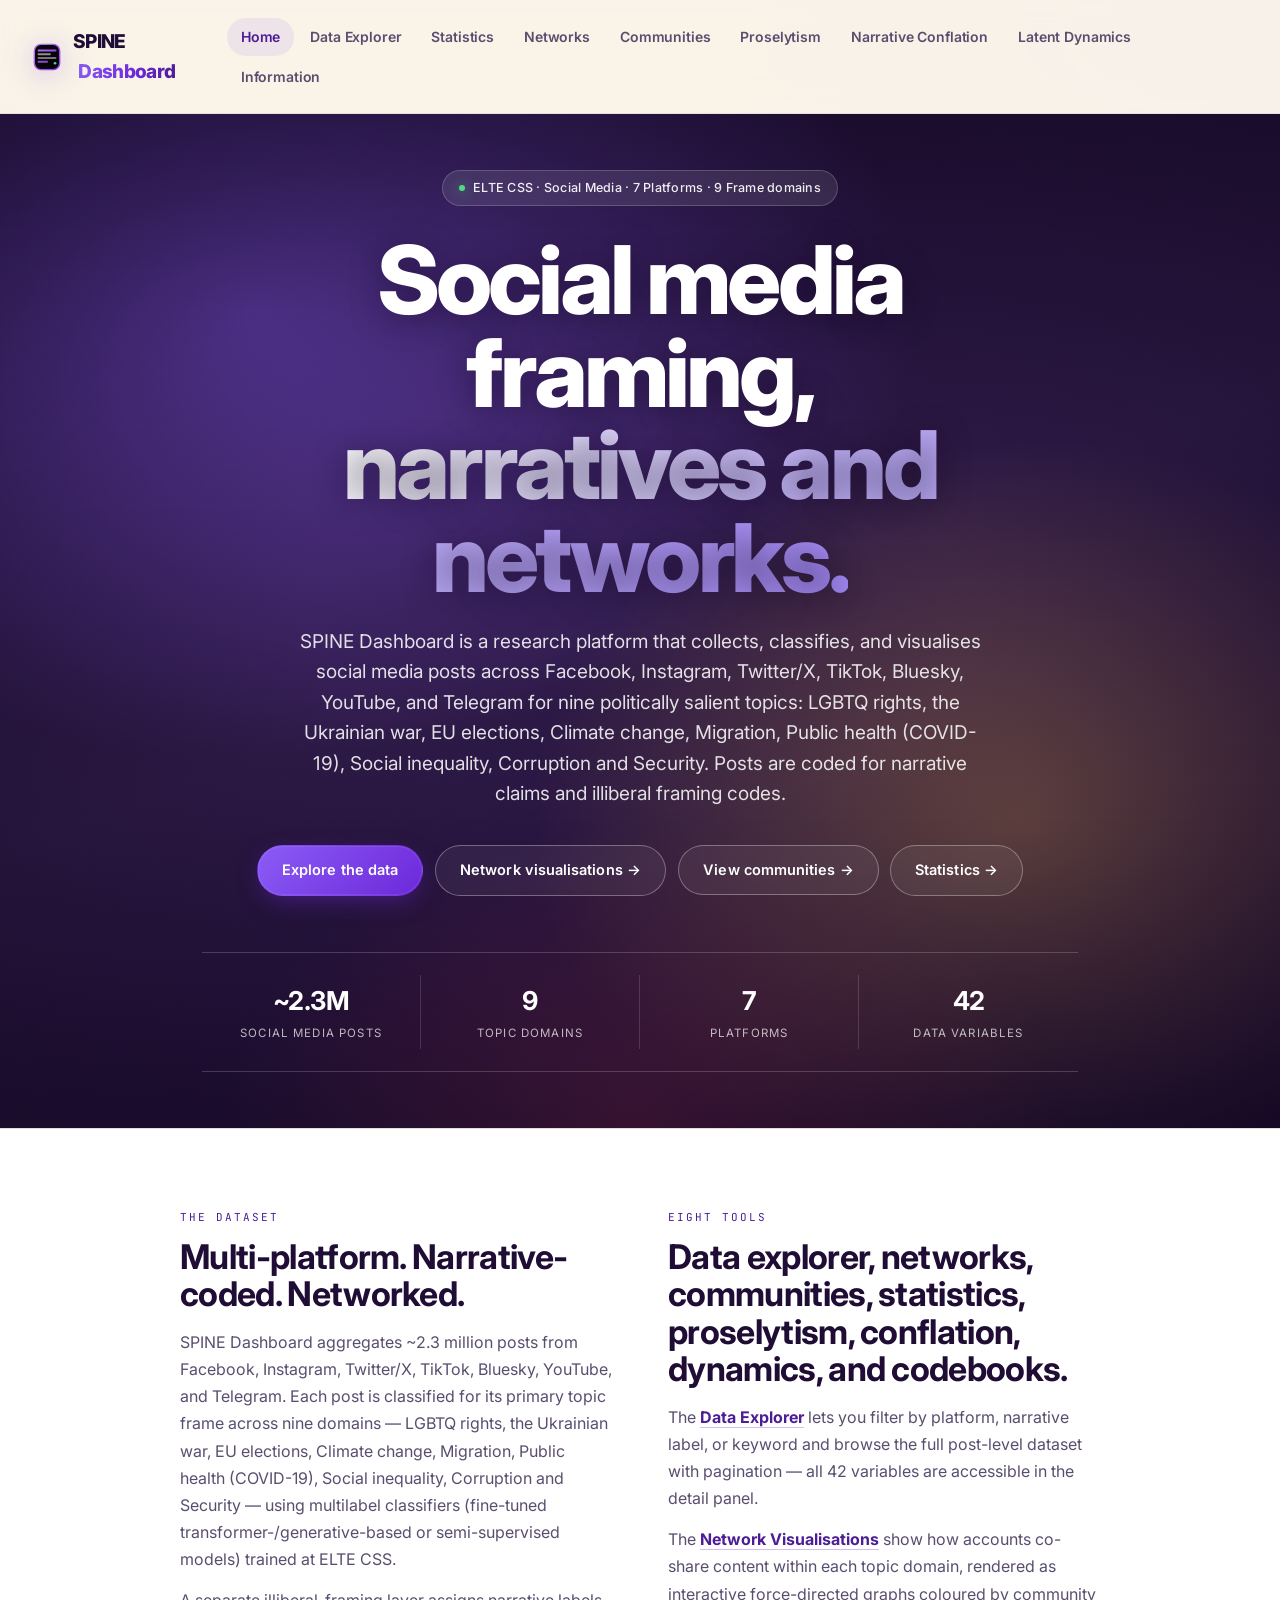
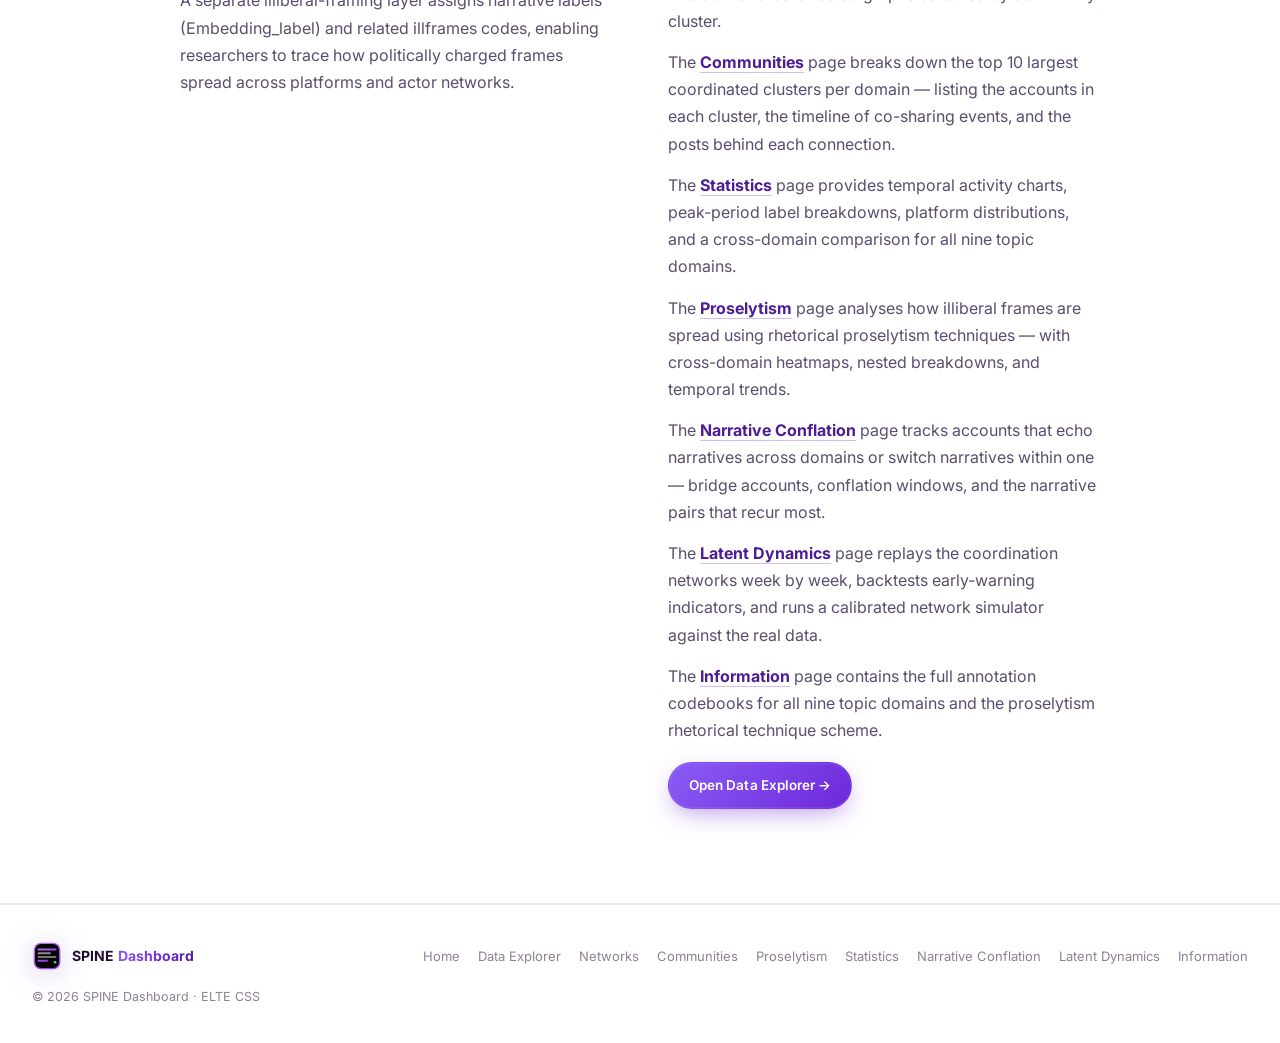
==== commit da2a7451: "Logó: térköz a SPINE és a Dashboard között Co-Authored-By: Claude Opus 5.5 <noreply@anthropic.com> C" ====
--- a/index.html
+++ b/index.html
@@ -18,7 +18,7 @@
     <header class="nav">
       <a href="index.html" class="logo" aria-label="SPINE Dashboard home">
         <img src="favicon.svg" class="logo-mark" alt="" aria-hidden="true" width="30" height="30" />
-        <span class="logo-text"><span class="logo-prefix">SPINE</span><span class="logo-suffix"> Dashboard</span></span>
+        <span class="logo-text"><span class="logo-prefix">SPINE</span><span class="logo-suffix">Dashboard</span></span>
       </a>
       <nav class="nav-links" aria-label="Main">
         <a href="index.html">Home</a>
@@ -157,7 +157,7 @@
       <div class="footer-inner">
         <div class="footer-brand">
           <img src="favicon.svg" class="logo-mark" alt="" aria-hidden="true" width="24" height="24" />
-          <span><span class="logo-prefix">SPINE</span><span class="logo-suffix"> Dashboard</span></span>
+          <span><span class="logo-prefix">SPINE</span><span class="logo-suffix">Dashboard</span></span>
         </div>
         <div class="footer-links">
           <a href="index.html">Home</a>
--- a/styles.css
+++ b/styles.css
@@ -854,3 +854,6 @@
 
   .footer-inner { flex-direction: column; align-items: flex-start; gap: 12px; }
 }
+
+/* SPINE Dashboard: térköz a logó két szava között */
+.logo-suffix { margin-left: 0.28em; }
